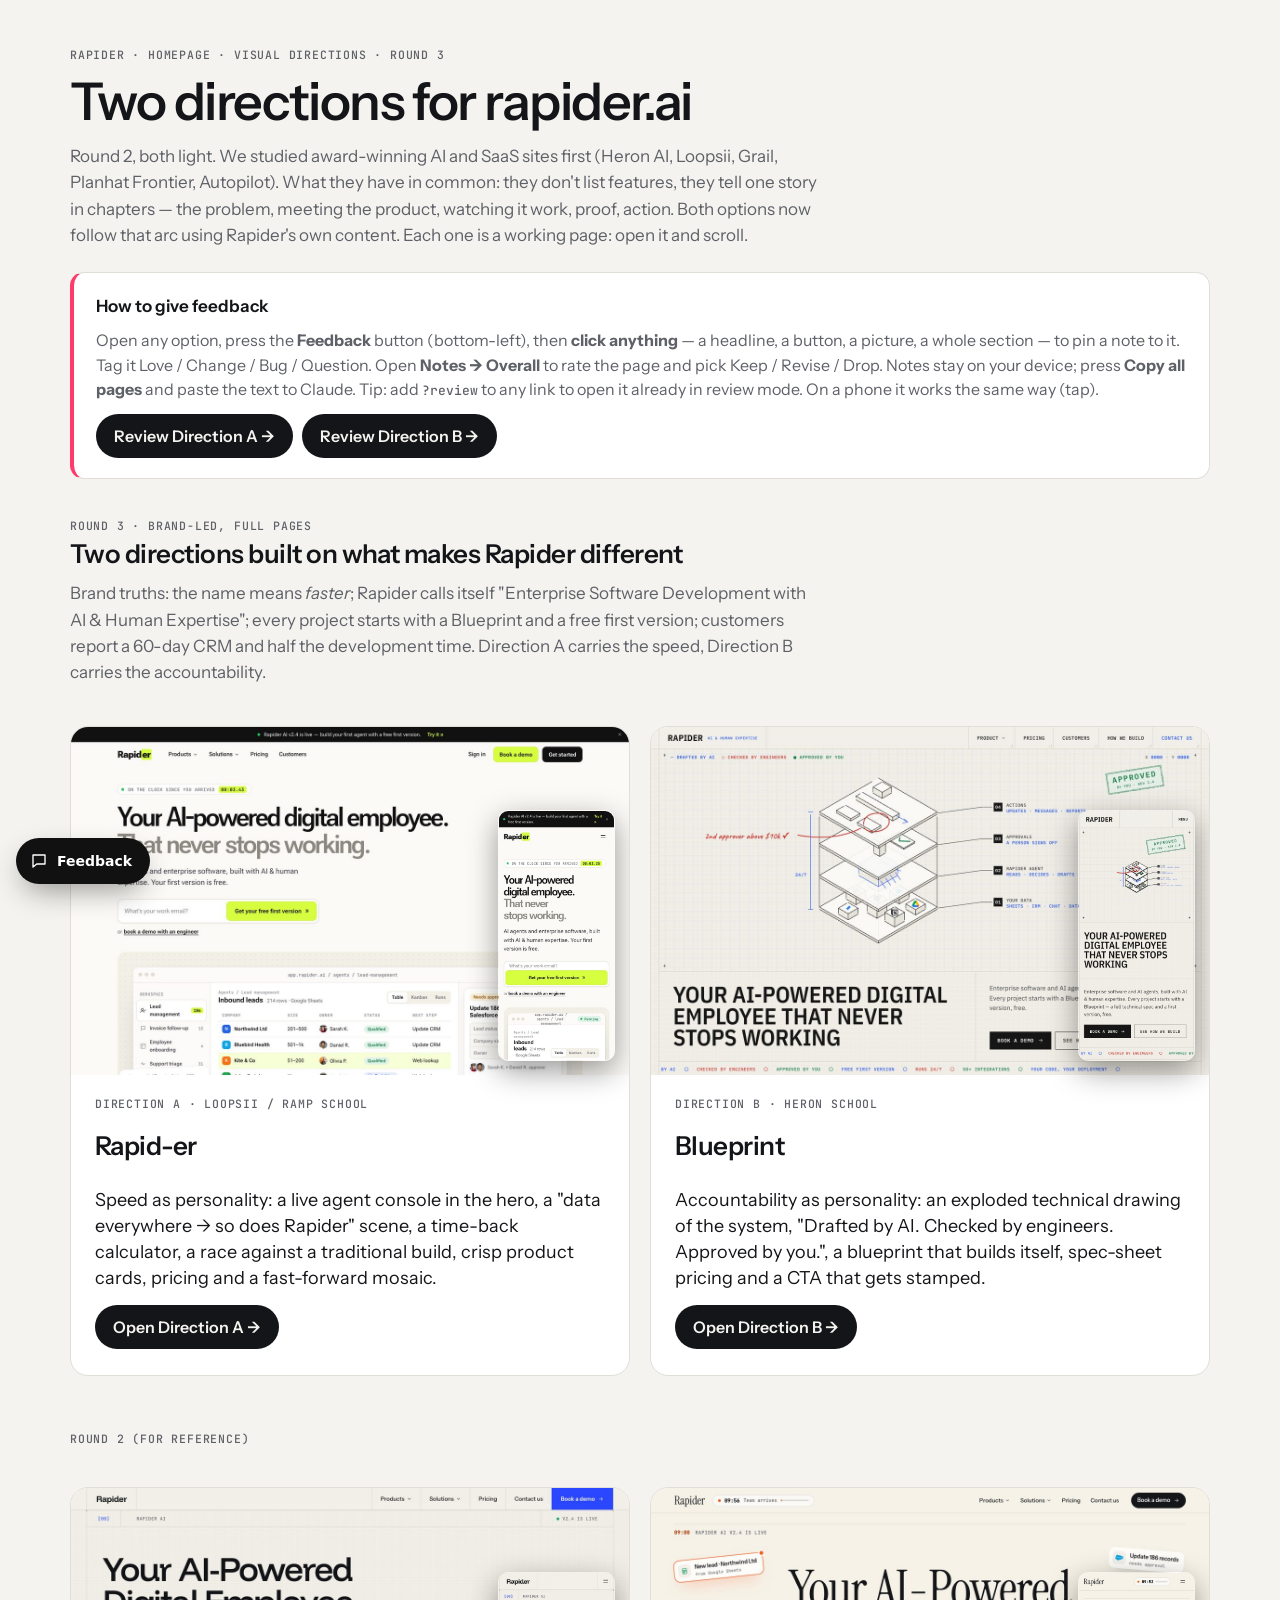
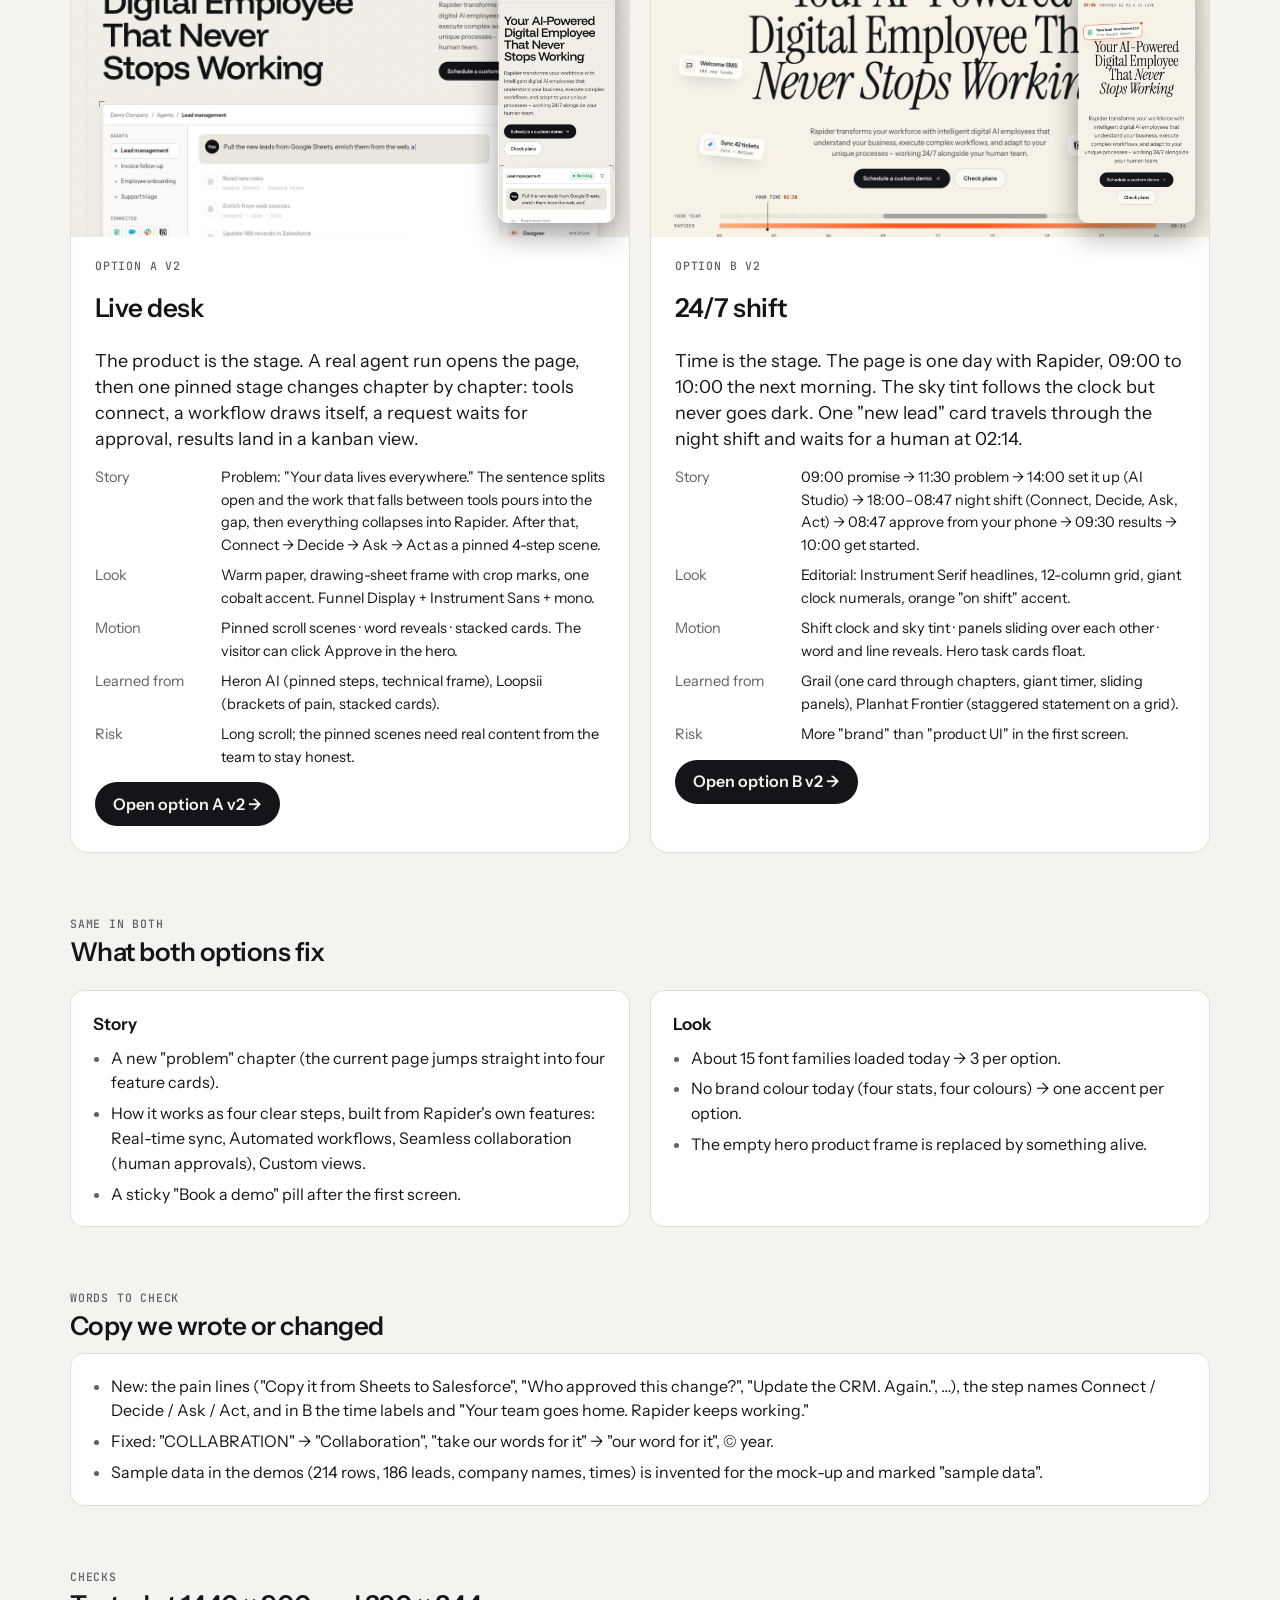
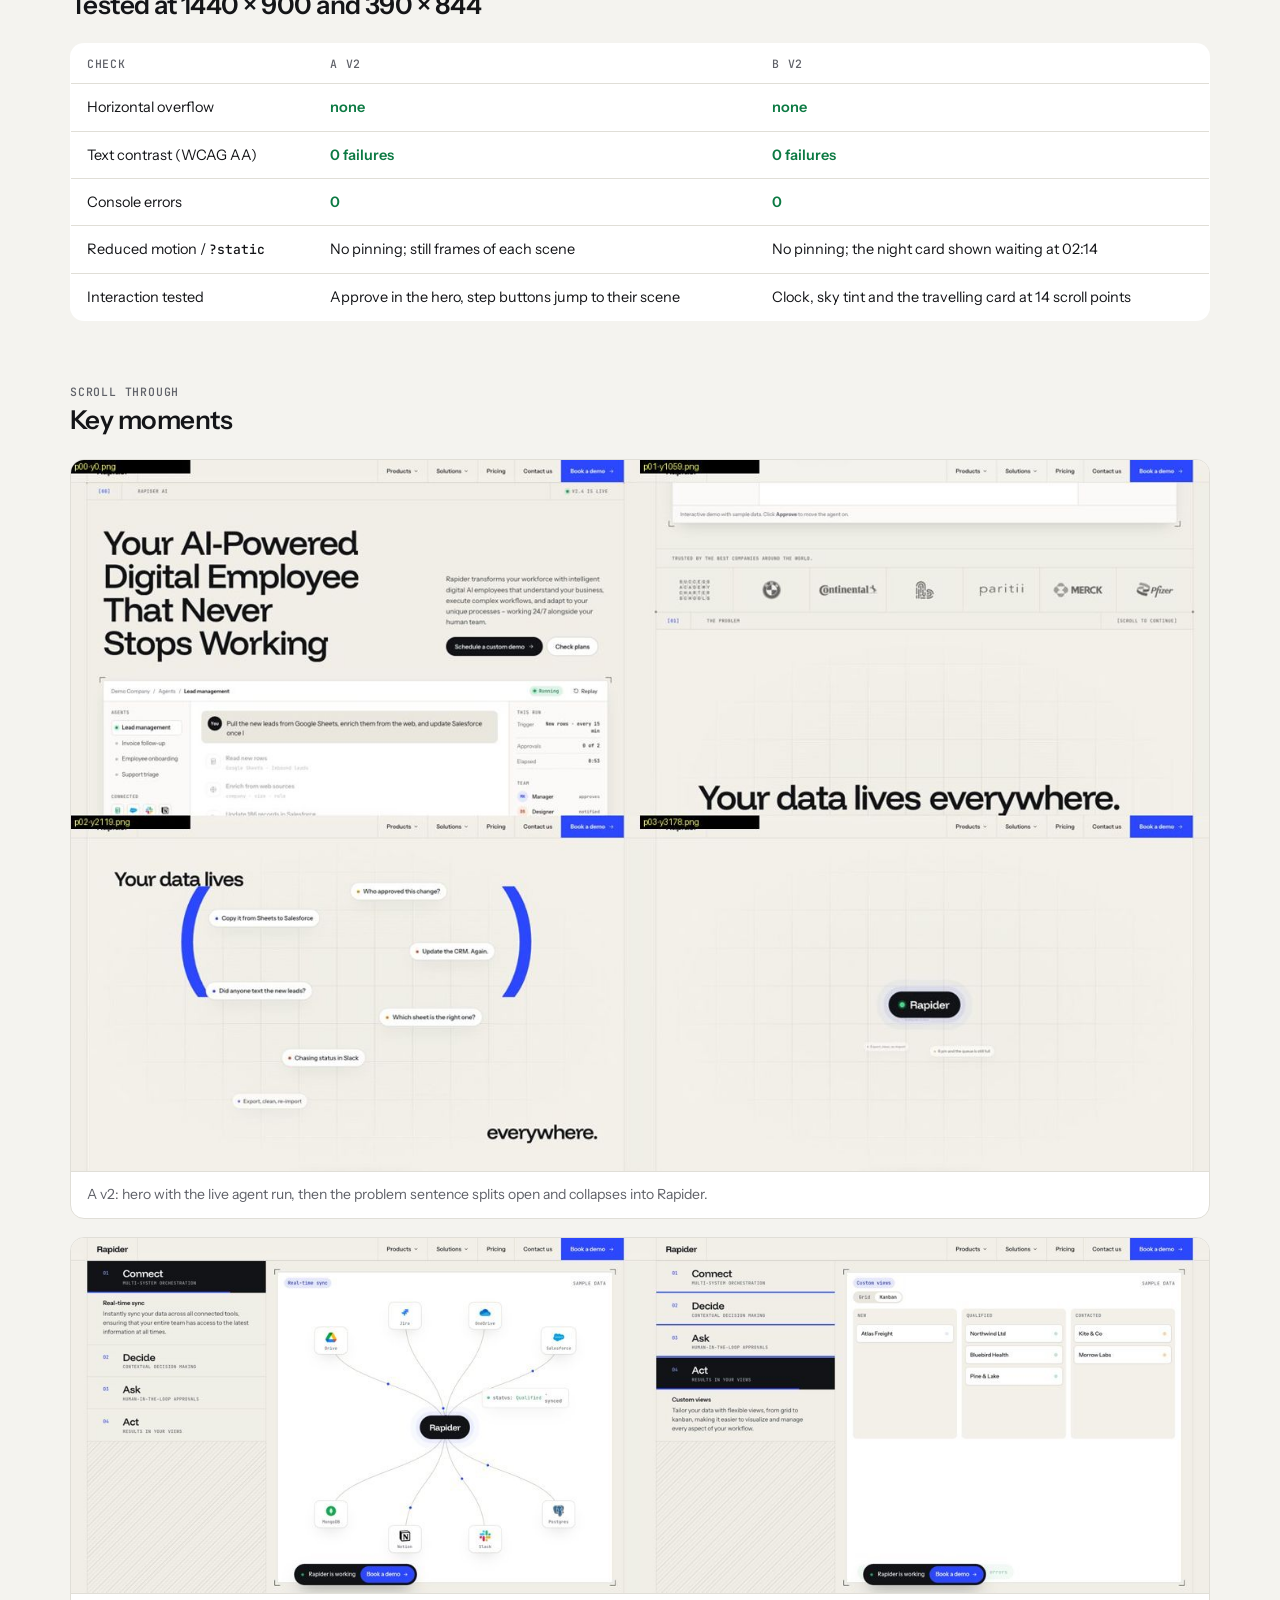
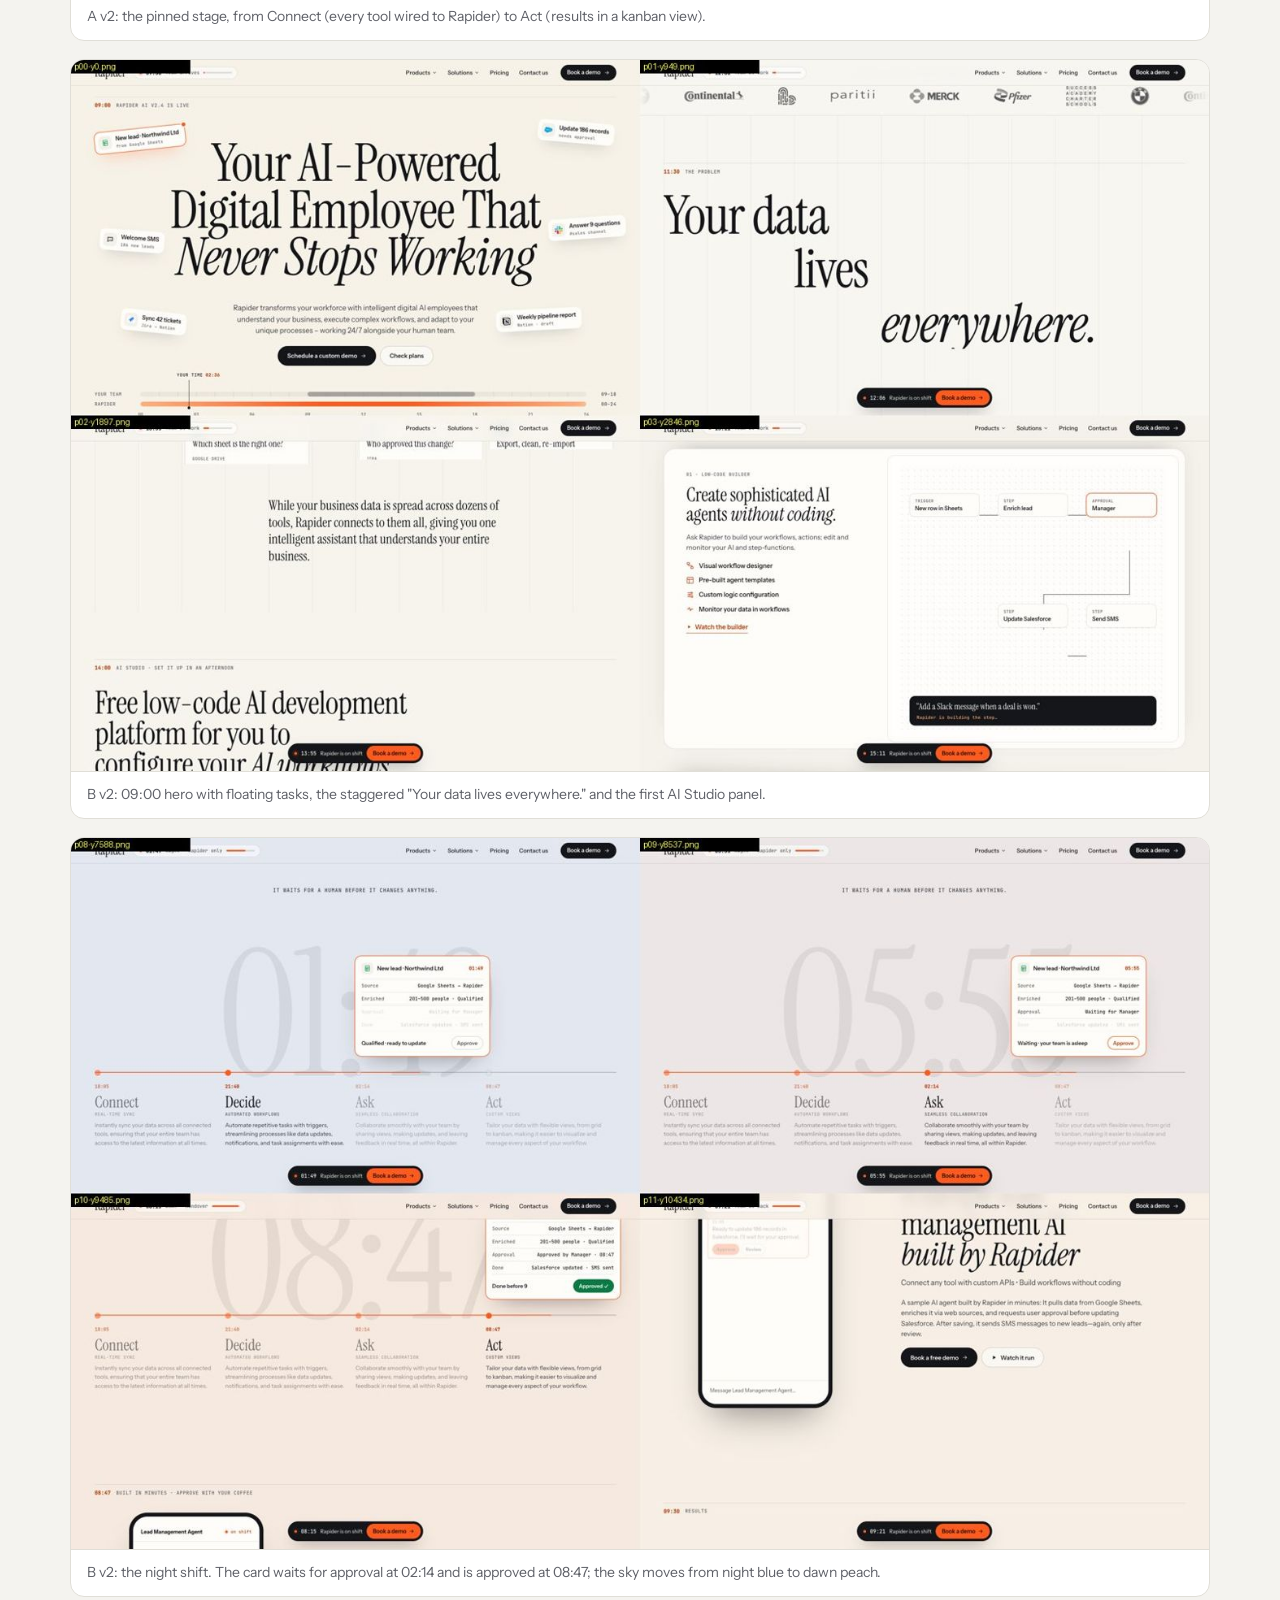
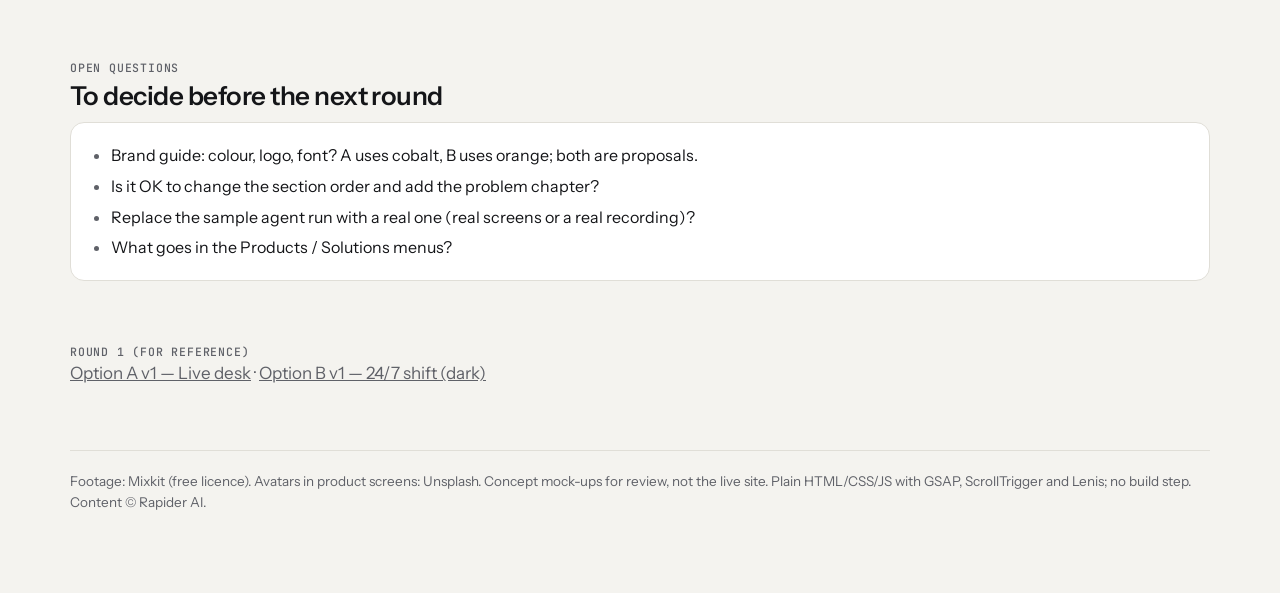
==== index.html @ 221d9f93 "Publish rapider-concepts" ====
<!doctype html>
<html lang="en">
<head>
<meta charset="utf-8">
<meta name="robots" content="noindex,nofollow">
<meta name="viewport" content="width=device-width,initial-scale=1">
<title>Rapider homepage options</title>
<link rel="icon" href="data:image/svg+xml,%3Csvg xmlns=%22http://www.w3.org/2000/svg%22 viewBox=%220 0 32 32%22%3E%3Crect width=%2232%22 height=%2232%22 rx=%228%22 fill=%22%23141518%22/%3E%3Ctext x=%2216%22 y=%2222%22 font-family=%22Arial%22 font-weight=%22700%22 font-size=%2215%22 fill=%22white%22 text-anchor=%22middle%22%3EA/B%3C/text%3E%3C/svg%3E">
<link rel="preconnect" href="https://fonts.googleapis.com"><link rel="preconnect" href="https://fonts.gstatic.com" crossorigin>
<link href="https://fonts.googleapis.com/css2?family=Instrument+Sans:wght@400..700&family=JetBrains+Mono:wght@500&display=swap" rel="stylesheet">
<style>
:root { --bg: #f4f3ef; --panel: #fff; --ink: #141518; --mute: #5f6168; --line: #e0ded7; --ok: #0c7a43; --acc: #2f4bff; }
@media (prefers-color-scheme: dark) { :root:not([data-theme="light"]) { --bg: #111215; --panel: #191a1e; --ink: #eeece6; --mute: #9d9b94; --line: #2b2c31; --ok: #62d796; --acc: #8ea0ff; } }
:root[data-theme="dark"] { --bg: #111215; --panel: #191a1e; --ink: #eeece6; --mute: #9d9b94; --line: #2b2c31; --ok: #62d796; --acc: #8ea0ff; }
* { box-sizing: border-box; }
body { margin: 0; background: var(--bg); color: var(--ink); font: 16px/1.55 "Instrument Sans", system-ui, sans-serif; }
a { color: inherit; }
img { display: block; max-width: 100%; }
.wrap { max-width: 1180px; margin: 0 auto; padding: 48px 20px 80px; }
.k { font: 500 11.5px/1.3 "JetBrains Mono", monospace; letter-spacing: .07em; text-transform: uppercase; color: var(--mute); }
h1 { font-size: clamp(32px, 4.4vw, 52px); line-height: 1.04; letter-spacing: -.03em; font-weight: 560; margin: 12px 0 14px; }
h2 { font-size: 26px; letter-spacing: -.02em; font-weight: 580; margin: 0 0 6px; }
h3 { font-size: 17px; margin: 0 0 8px; font-weight: 620; }
p { margin: 0; }
.intro { color: var(--mute); max-width: 68ch; font-size: 17px; }
.opts { display: grid; grid-template-columns: repeat(2, minmax(0, 1fr)); gap: 20px; margin-top: 40px; }
.opt { background: var(--panel); border: 1px solid var(--line); border-radius: 18px; overflow: hidden; display: flex; flex-direction: column; }
.shots { position: relative; display: block; background: #000; }
.shots .m { position: absolute; right: 14px; bottom: 14px; width: 21%; border-radius: 10px; overflow: hidden; box-shadow: 0 10px 30px rgba(0,0,0,.4); border: 1px solid rgba(255,255,255,.2); }
.opt__b { padding: 22px 24px 26px; display: grid; gap: 14px; }
.one { font-size: 18px; line-height: 1.45; }
dl { display: grid; grid-template-columns: 112px 1fr; gap: 8px 14px; margin: 0; font-size: 14.5px; }
dt { color: var(--mute); }
dd { margin: 0; }
.open { display: inline-flex; align-items: center; gap: 8px; justify-self: start; height: 44px; padding: 0 18px; border-radius: 999px; background: var(--ink); color: var(--bg); text-decoration: none; font-weight: 600; }
.open:hover { opacity: .88; }
section { margin-top: 64px; }
.grid2 { display: grid; grid-template-columns: repeat(2, minmax(0, 1fr)); gap: 20px; margin-top: 18px; }
.card { background: var(--panel); border: 1px solid var(--line); border-radius: 14px; padding: 20px 22px; }
ul { margin: 0; padding-left: 18px; display: grid; gap: 6px; }
li::marker { color: var(--mute); }
table { width: 100%; border-collapse: collapse; font-size: 14.5px; background: var(--panel); border: 1px solid var(--line); border-radius: 14px; overflow: hidden; margin-top: 18px; }
th, td { text-align: left; padding: 12px 16px; border-bottom: 1px solid var(--line); vertical-align: top; }
th { font: 500 11.5px "JetBrains Mono", monospace; letter-spacing: .06em; text-transform: uppercase; color: var(--mute); }
tr:last-child td { border-bottom: 0; }
.ok { color: var(--ok); font-weight: 600; }
figure { margin: 18px 0 0; background: var(--panel); border: 1px solid var(--line); border-radius: 14px; overflow: hidden; }
figcaption { padding: 12px 16px; font-size: 14px; color: var(--mute); border-top: 1px solid var(--line); }
code { font: 500 13px "JetBrains Mono", monospace; }
.foot { margin-top: 64px; padding-top: 20px; border-top: 1px solid var(--line); font-size: 13.5px; color: var(--mute); }
@media (max-width: 860px) { .opts, .grid2 { grid-template-columns: 1fr; } dl { grid-template-columns: 96px 1fr; } }
</style>
</head>
<body>
<div class="wrap">
  <p class="k">Rapider · homepage · visual directions · round 3</p>
  <h1>Two directions for rapider.ai</h1>
  <p class="intro">Round 2, both light. We studied award-winning AI and SaaS sites first (Heron AI, Loopsii, Grail, Planhat Frontier, Autopilot). What they have in common: they don't list features, they tell one story in chapters — the problem, meeting the product, watching it work, proof, action. Both options now follow that arc using Rapider's own content. Each one is a working page: open it and scroll.</p>


  
  <div class="card" style="margin-top:24px;border-left:4px solid #ff3b6b">
    <h3>How to give feedback</h3>
    <p style="color:var(--mute)">Open any option, press the <b>Feedback</b> button (bottom-left), then <b>click anything</b> — a headline, a button, a picture, a whole section — to pin a note to it. Tag it Love / Change / Bug / Question. Open <b>Notes → Overall</b> to rate the page and pick Keep / Revise / Drop. Notes stay on your device; press <b>Copy all pages</b> and paste the text to Claude. Tip: add <code>?review</code> to any link to open it already in review mode. On a phone it works the same way (tap).</p>
    <p style="margin-top:12px"><a class="open" href="a3.html?review">Review Direction A →</a> &nbsp; <a class="open" href="b3.html?review">Review Direction B →</a></p>
  </div>

  <section style="margin-top:40px">
    <p class="k">Round 3 · brand-led, full pages</p>
    <h2>Two directions built on what makes Rapider different</h2>
    <p class="intro">Brand truths: the name means <i>faster</i>; Rapider calls itself "Enterprise Software Development with AI &amp; Human Expertise"; every project starts with a Blueprint and a free first version; customers report a 60-day CRM and half the development time. Direction A carries the speed, Direction B carries the accountability.</p>
    <div class="opts">
      <article class="opt">
        <a class="shots" href="a3.html"><img src="review/a3-desktop.jpg" alt="Direction A, first screen"><span class="m"><img src="review/a3-mobile.jpg" alt="Direction A on mobile"></span></a>
        <div class="opt__b"><p class="k">Direction A · Loopsii / Ramp school</p><h2>Rapid-er</h2>
          <p class="one">Speed as personality: a live agent console in the hero, a "data everywhere → so does Rapider" scene, a time-back calculator, a race against a traditional build, crisp product cards, pricing and a fast-forward mosaic.</p>
          <a class="open" href="a3.html">Open Direction A →</a></div>
      </article>
      <article class="opt">
        <a class="shots" href="b3.html"><img src="review/b3-desktop.jpg" alt="Direction B, first screen"><span class="m"><img src="review/b3-mobile.jpg" alt="Direction B on mobile"></span></a>
        <div class="opt__b"><p class="k">Direction B · Heron school</p><h2>Blueprint</h2>
          <p class="one">Accountability as personality: an exploded technical drawing of the system, "Drafted by AI. Checked by engineers. Approved by you.", a blueprint that builds itself, spec-sheet pricing and a CTA that gets stamped.</p>
          <a class="open" href="b3.html">Open Direction B →</a></div>
      </article>
    </div>
  </section>

  <section style="margin-top:56px"><p class="k">Round 2 (for reference)</p></section>
  <div class="opts">
    <article class="opt">
      <a class="shots" href="a2.html"><img src="review/a2-desktop.jpg" alt="Option A v2, first screen on desktop"><span class="m"><img src="review/a2-mobile.jpg" alt="Option A v2 on mobile"></span></a>
      <div class="opt__b">
        <p class="k">Option A v2</p>
        <h2>Live desk</h2>
        <p class="one">The product is the stage. A real agent run opens the page, then one pinned stage changes chapter by chapter: tools connect, a workflow draws itself, a request waits for approval, results land in a kanban view.</p>
        <dl>
          <dt>Story</dt><dd>Problem: "Your data lives everywhere." The sentence splits open and the work that falls between tools pours into the gap, then everything collapses into Rapider. After that, Connect → Decide → Ask → Act as a pinned 4-step scene.</dd>
          <dt>Look</dt><dd>Warm paper, drawing-sheet frame with crop marks, one cobalt accent. Funnel Display + Instrument Sans + mono.</dd>
          <dt>Motion</dt><dd>Pinned scroll scenes · word reveals · stacked cards. The visitor can click Approve in the hero.</dd>
          <dt>Learned from</dt><dd>Heron AI (pinned steps, technical frame), Loopsii (brackets of pain, stacked cards).</dd>
          <dt>Risk</dt><dd>Long scroll; the pinned scenes need real content from the team to stay honest.</dd>
        </dl>
        <a class="open" href="a2.html">Open option A v2 →</a>
      </div>
    </article>
    <article class="opt">
      <a class="shots" href="b2.html"><img src="review/b2-desktop.jpg" alt="Option B v2, first screen on desktop"><span class="m"><img src="review/b2-mobile.jpg" alt="Option B v2 on mobile"></span></a>
      <div class="opt__b">
        <p class="k">Option B v2</p>
        <h2>24/7 shift</h2>
        <p class="one">Time is the stage. The page is one day with Rapider, 09:00 to 10:00 the next morning. The sky tint follows the clock but never goes dark. One "new lead" card travels through the night shift and waits for a human at 02:14.</p>
        <dl>
          <dt>Story</dt><dd>09:00 promise → 11:30 problem → 14:00 set it up (AI Studio) → 18:00–08:47 night shift (Connect, Decide, Ask, Act) → 08:47 approve from your phone → 09:30 results → 10:00 get started.</dd>
          <dt>Look</dt><dd>Editorial: Instrument Serif headlines, 12-column grid, giant clock numerals, orange "on shift" accent.</dd>
          <dt>Motion</dt><dd>Shift clock and sky tint · panels sliding over each other · word and line reveals. Hero task cards float.</dd>
          <dt>Learned from</dt><dd>Grail (one card through chapters, giant timer, sliding panels), Planhat Frontier (staggered statement on a grid).</dd>
          <dt>Risk</dt><dd>More "brand" than "product UI" in the first screen.</dd>
        </dl>
        <a class="open" href="b2.html">Open option B v2 →</a>
      </div>
    </article>
  </div>

  <section>
    <p class="k">Same in both</p>
    <h2>What both options fix</h2>
    <div class="grid2">
      <div class="card"><h3>Story</h3><ul>
        <li>A new "problem" chapter (the current page jumps straight into four feature cards).</li>
        <li>How it works as four clear steps, built from Rapider's own features: Real-time sync, Automated workflows, Seamless collaboration (human approvals), Custom views.</li>
        <li>A sticky "Book a demo" pill after the first screen.</li>
      </ul></div>
      <div class="card"><h3>Look</h3><ul>
        <li>About 15 font families loaded today → 3 per option.</li>
        <li>No brand colour today (four stats, four colours) → one accent per option.</li>
        <li>The empty hero product frame is replaced by something alive.</li>
      </ul></div>
    </div>
  </section>

  <section>
    <p class="k">Words to check</p>
    <h2>Copy we wrote or changed</h2>
    <div class="card"><ul>
      <li>New: the pain lines ("Copy it from Sheets to Salesforce", "Who approved this change?", "Update the CRM. Again.", …), the step names Connect / Decide / Ask / Act, and in B the time labels and "Your team goes home. Rapider keeps working."</li>
      <li>Fixed: "COLLABRATION" → "Collaboration", "take our words for it" → "our word for it", © year.</li>
      <li>Sample data in the demos (214 rows, 186 leads, company names, times) is invented for the mock-up and marked "sample data".</li>
    </ul></div>
  </section>

  <section>
    <p class="k">Checks</p>
    <h2>Tested at 1440 × 900 and 390 × 844</h2>
    <table>
      <tr><th>Check</th><th>A v2</th><th>B v2</th></tr>
      <tr><td>Horizontal overflow</td><td class="ok">none</td><td class="ok">none</td></tr>
      <tr><td>Text contrast (WCAG AA)</td><td class="ok">0 failures</td><td class="ok">0 failures</td></tr>
      <tr><td>Console errors</td><td class="ok">0</td><td class="ok">0</td></tr>
      <tr><td>Reduced motion / <code>?static</code></td><td>No pinning; still frames of each scene</td><td>No pinning; the night card shown waiting at 02:14</td></tr>
      <tr><td>Interaction tested</td><td>Approve in the hero, step buttons jump to their scene</td><td>Clock, sky tint and the travelling card at 14 scroll points</td></tr>
    </table>
  </section>

  <section>
    <p class="k">Scroll through</p>
    <h2>Key moments</h2>
    <figure><img src="review/a2-sheet-0.jpg" alt="Option A v2: hero, logos, problem chapter splitting open" loading="lazy"><figcaption>A v2: hero with the live agent run, then the problem sentence splits open and collapses into Rapider.</figcaption></figure>
    <figure><img src="review/a2-how.jpg" alt="Option A v2: Connect scene and Act scene" loading="lazy"><figcaption>A v2: the pinned stage, from Connect (every tool wired to Rapider) to Act (results in a kanban view).</figcaption></figure>
    <figure><img src="review/b2-sheet-0.jpg" alt="Option B v2: hero, statement, AI Studio panel" loading="lazy"><figcaption>B v2: 09:00 hero with floating tasks, the staggered "Your data lives everywhere." and the first AI Studio panel.</figcaption></figure>
    <figure><img src="review/b2-night.jpg" alt="Option B v2: the night shift" loading="lazy"><figcaption>B v2: the night shift. The card waits for approval at 02:14 and is approved at 08:47; the sky moves from night blue to dawn peach.</figcaption></figure>
  </section>

  <section>
    <p class="k">Open questions</p>
    <h2>To decide before the next round</h2>
    <div class="card"><ul>
      <li>Brand guide: colour, logo, font? A uses cobalt, B uses orange; both are proposals.</li>
      <li>Is it OK to change the section order and add the problem chapter?</li>
      <li>Replace the sample agent run with a real one (real screens or a real recording)?</li>
      <li>What goes in the Products / Solutions menus?</li>
    </ul></div>
  </section>

  <section>
    <p class="k">Round 1 (for reference)</p>
    <p class="intro"><a href="home-a.html">Option A v1 — Live desk</a> · <a href="home-b.html">Option B v1 — 24/7 shift (dark)</a></p>
  </section>

  <p class="foot">Footage: Mixkit (free licence). Avatars in product screens: Unsplash. Concept mock-ups for review, not the live site. Plain HTML/CSS/JS with GSAP, ScrollTrigger and Lenis; no build step. Content © Rapider AI.</p>
</div>
<script src="js/review.js"></script>
</body>
</html>
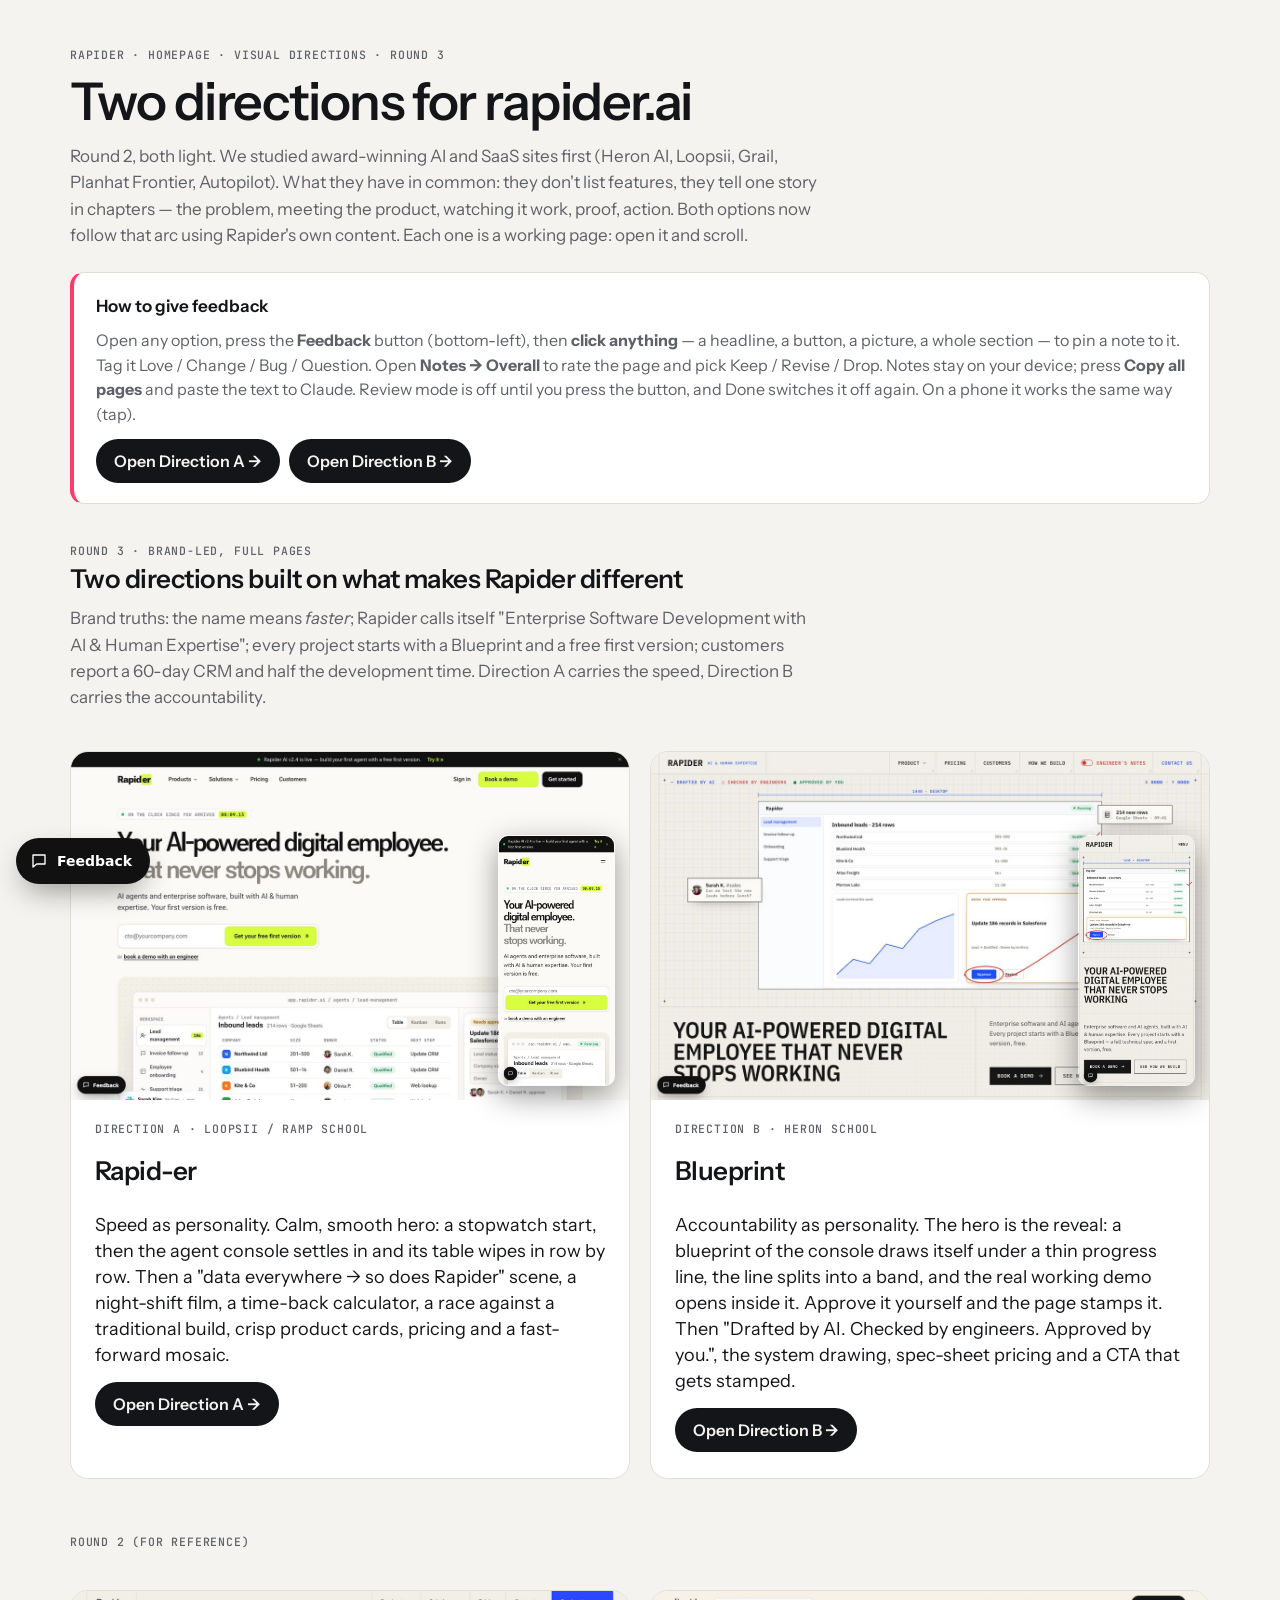
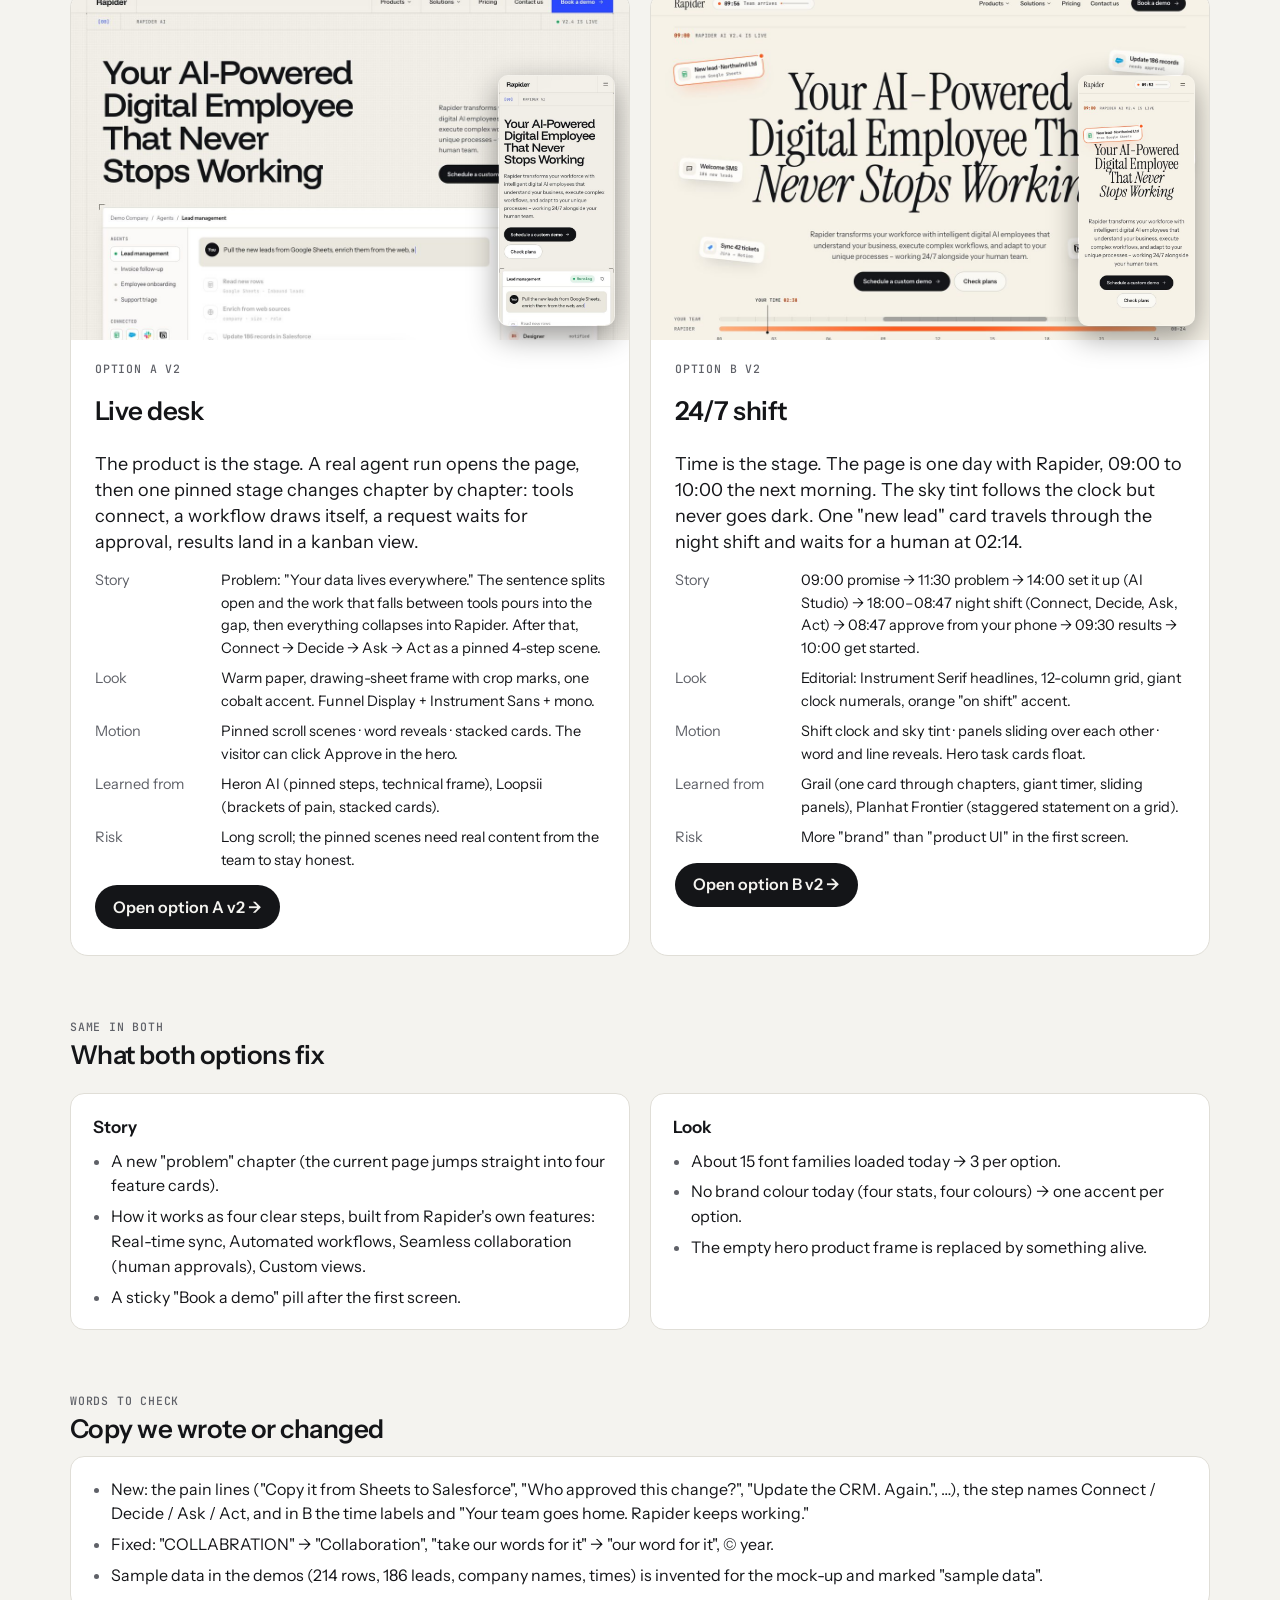
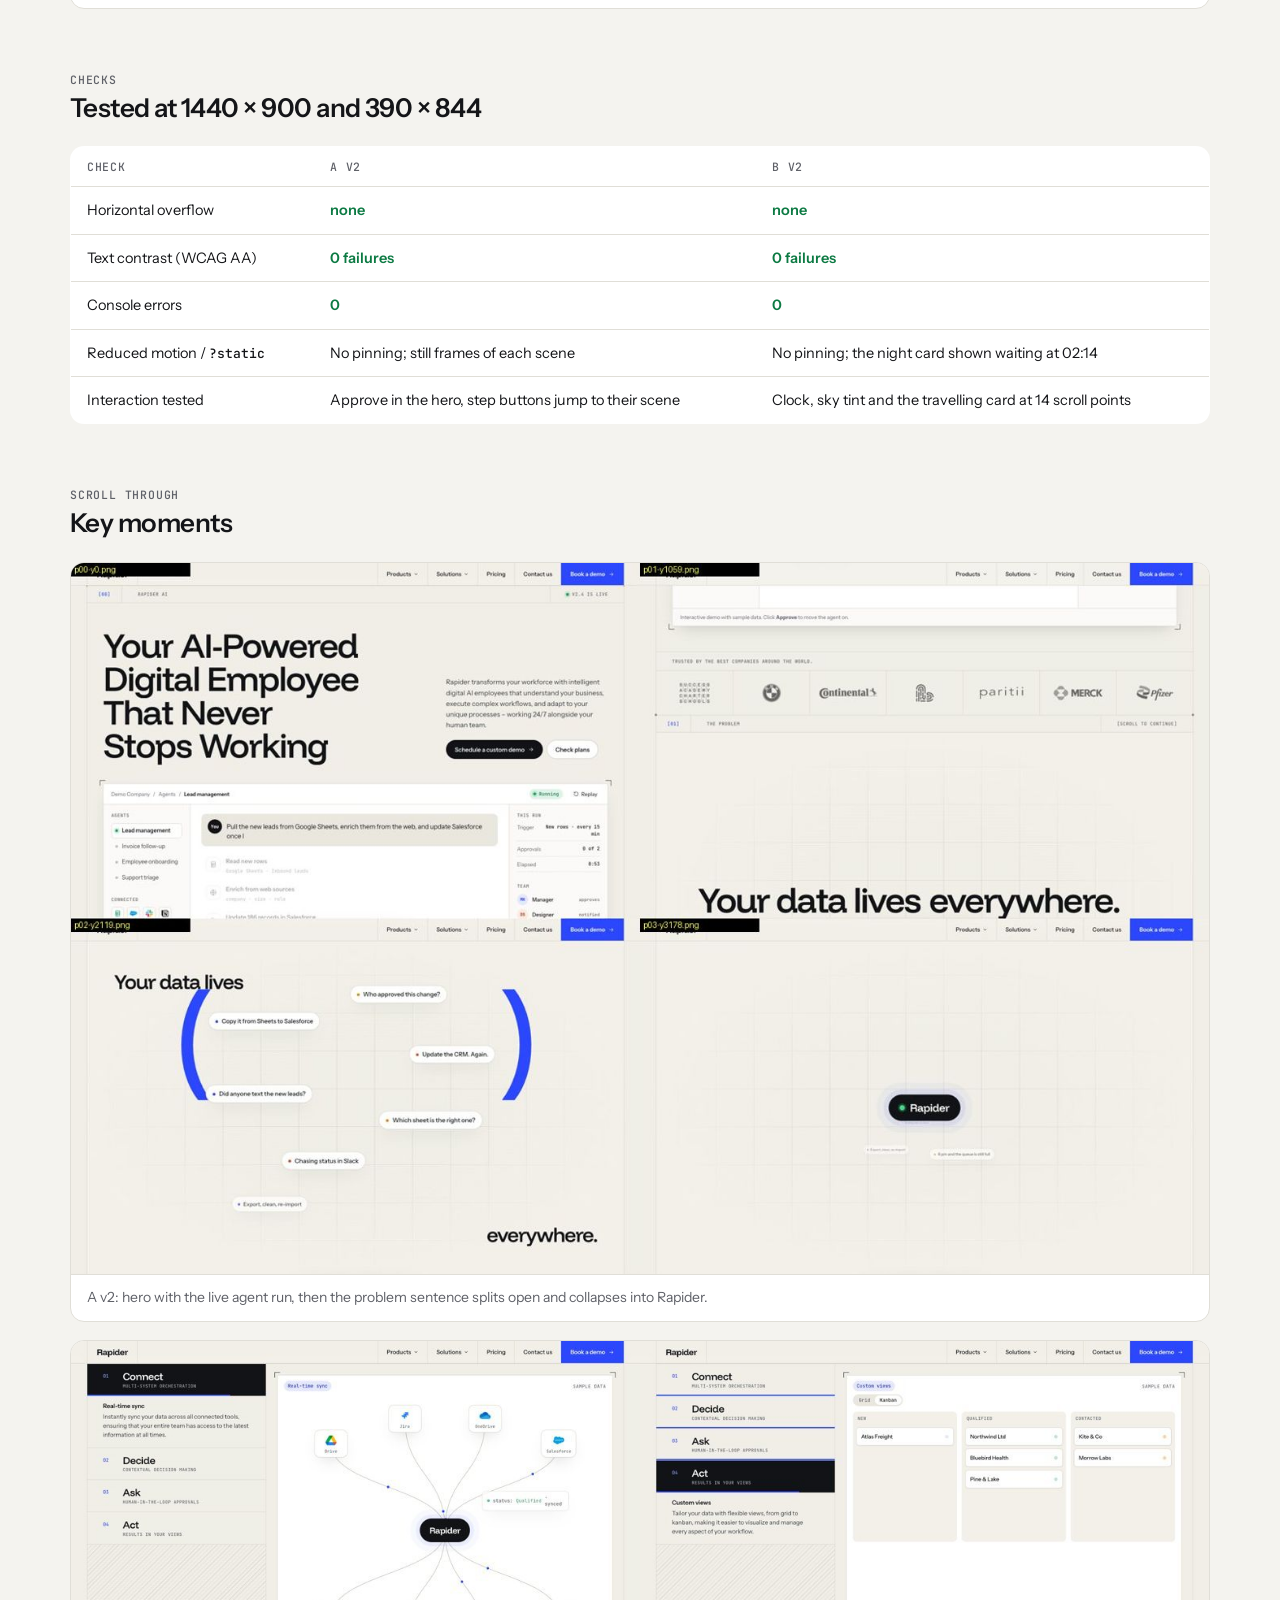
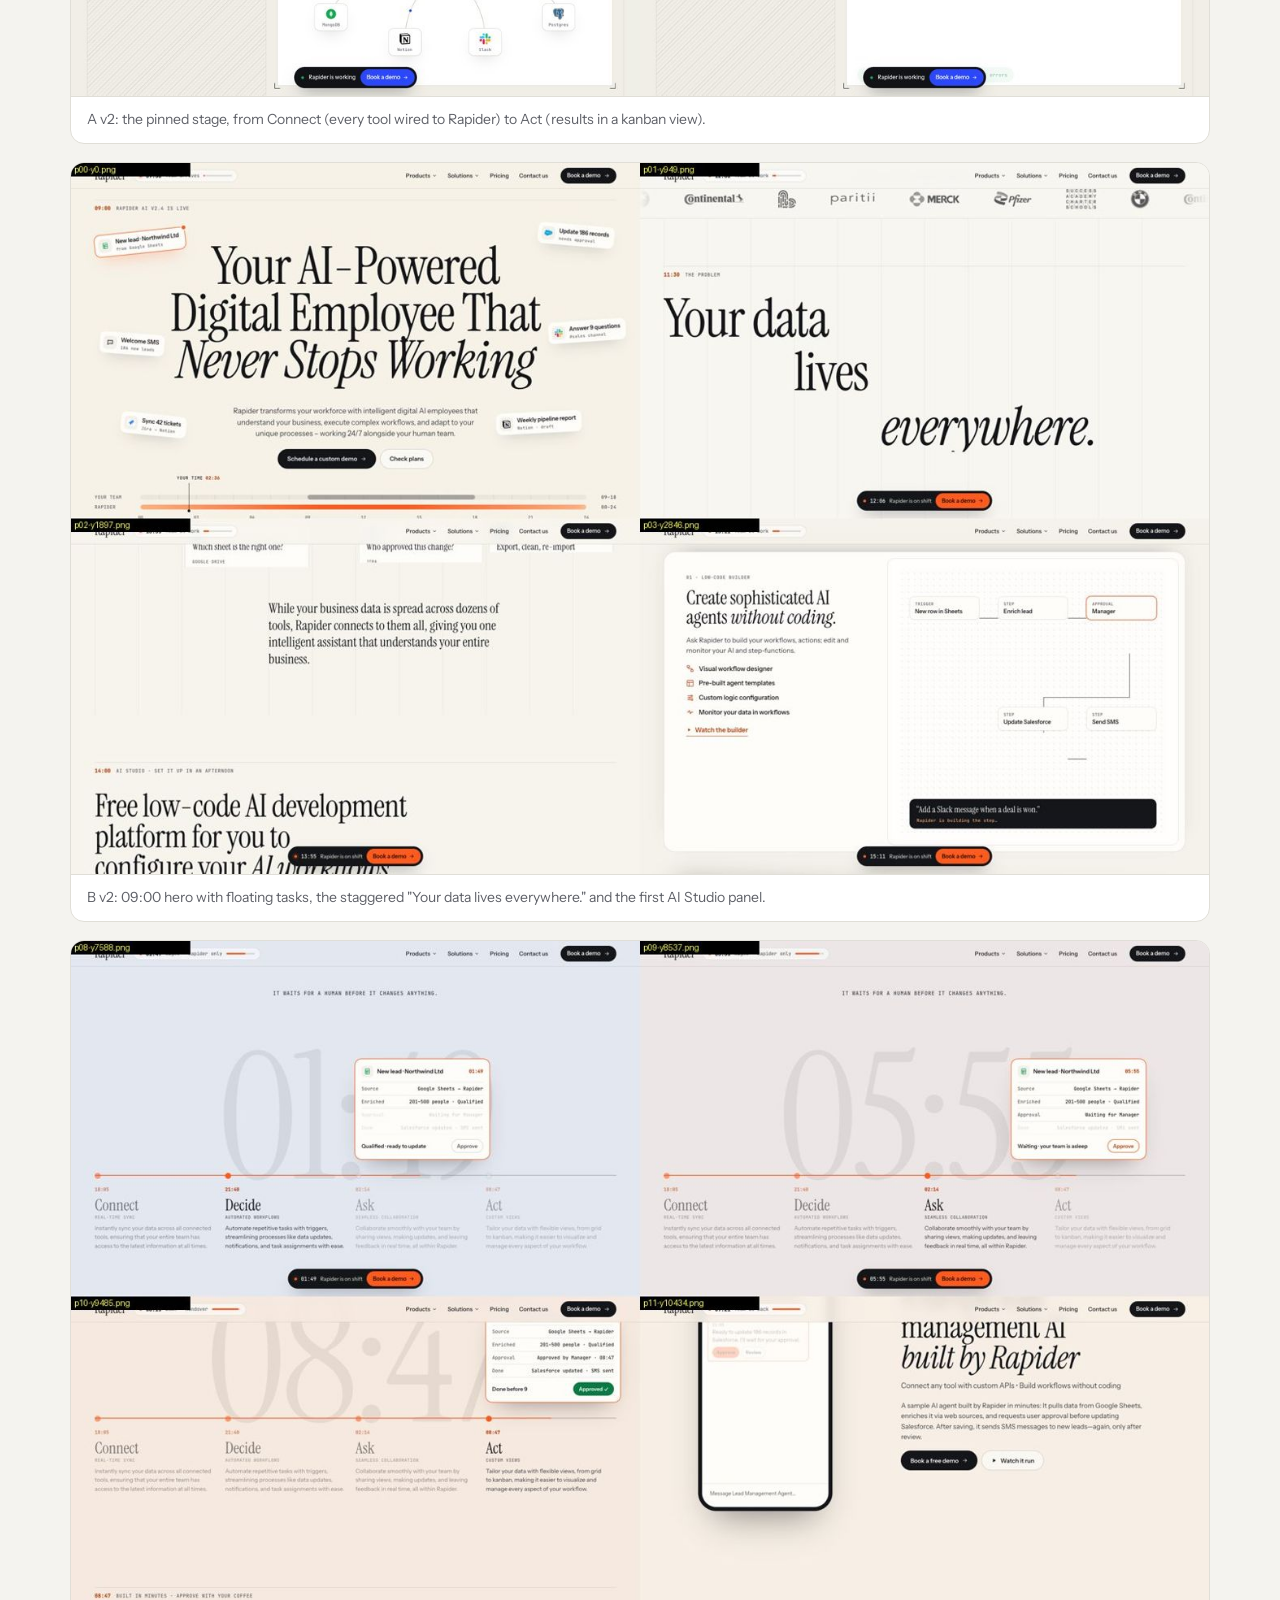
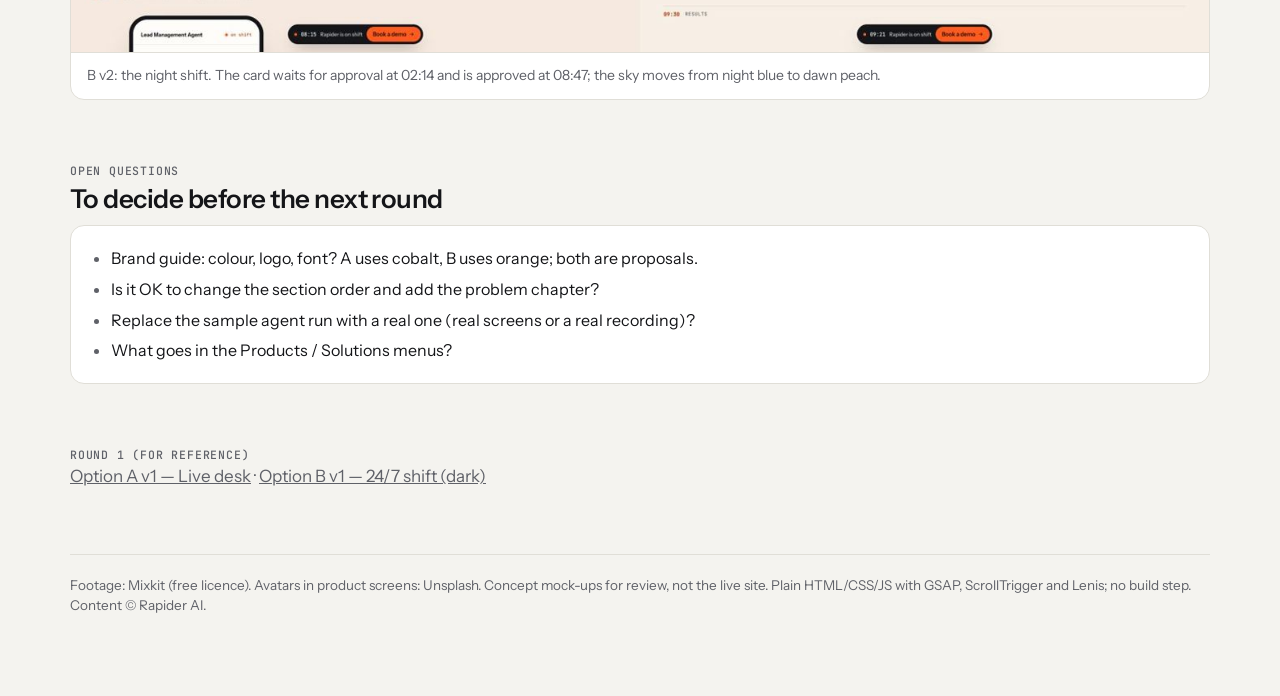
==== commit 6cd2d562: "Hero: blueprint-to-demo reveal (B), calmer motion (A); review mode off by default" ====
--- a/index.html
+++ b/index.html
@@ -61,8 +61,8 @@
   
   <div class="card" style="margin-top:24px;border-left:4px solid #ff3b6b">
     <h3>How to give feedback</h3>
-    <p style="color:var(--mute)">Open any option, press the <b>Feedback</b> button (bottom-left), then <b>click anything</b> — a headline, a button, a picture, a whole section — to pin a note to it. Tag it Love / Change / Bug / Question. Open <b>Notes → Overall</b> to rate the page and pick Keep / Revise / Drop. Notes stay on your device; press <b>Copy all pages</b> and paste the text to Claude. Tip: add <code>?review</code> to any link to open it already in review mode. On a phone it works the same way (tap).</p>
-    <p style="margin-top:12px"><a class="open" href="a3.html?review">Review Direction A →</a> &nbsp; <a class="open" href="b3.html?review">Review Direction B →</a></p>
+    <p style="color:var(--mute)">Open any option, press the <b>Feedback</b> button (bottom-left), then <b>click anything</b> — a headline, a button, a picture, a whole section — to pin a note to it. Tag it Love / Change / Bug / Question. Open <b>Notes → Overall</b> to rate the page and pick Keep / Revise / Drop. Notes stay on your device; press <b>Copy all pages</b> and paste the text to Claude. Review mode is off until you press the button, and Done switches it off again. On a phone it works the same way (tap).</p>
+    <p style="margin-top:12px"><a class="open" href="a3.html">Open Direction A →</a> &nbsp; <a class="open" href="b3.html">Open Direction B →</a></p>
   </div>
 
   <section style="margin-top:40px">
@@ -73,13 +73,13 @@
       <article class="opt">
         <a class="shots" href="a3.html"><img src="review/a3-desktop.jpg" alt="Direction A, first screen"><span class="m"><img src="review/a3-mobile.jpg" alt="Direction A on mobile"></span></a>
         <div class="opt__b"><p class="k">Direction A · Loopsii / Ramp school</p><h2>Rapid-er</h2>
-          <p class="one">Speed as personality: a live agent console in the hero, a "data everywhere → so does Rapider" scene, a time-back calculator, a race against a traditional build, crisp product cards, pricing and a fast-forward mosaic.</p>
+          <p class="one">Speed as personality. Calm, smooth hero: a stopwatch start, then the agent console settles in and its table wipes in row by row. Then a "data everywhere → so does Rapider" scene, a night-shift film, a time-back calculator, a race against a traditional build, crisp product cards, pricing and a fast-forward mosaic.</p>
           <a class="open" href="a3.html">Open Direction A →</a></div>
       </article>
       <article class="opt">
         <a class="shots" href="b3.html"><img src="review/b3-desktop.jpg" alt="Direction B, first screen"><span class="m"><img src="review/b3-mobile.jpg" alt="Direction B on mobile"></span></a>
         <div class="opt__b"><p class="k">Direction B · Heron school</p><h2>Blueprint</h2>
-          <p class="one">Accountability as personality: an exploded technical drawing of the system, "Drafted by AI. Checked by engineers. Approved by you.", a blueprint that builds itself, spec-sheet pricing and a CTA that gets stamped.</p>
+          <p class="one">Accountability as personality. The hero is the reveal: a blueprint of the console draws itself under a thin progress line, the line splits into a band, and the real working demo opens inside it. Approve it yourself and the page stamps it. Then "Drafted by AI. Checked by engineers. Approved by you.", the system drawing, spec-sheet pricing and a CTA that gets stamped.</p>
           <a class="open" href="b3.html">Open Direction B →</a></div>
       </article>
     </div>
